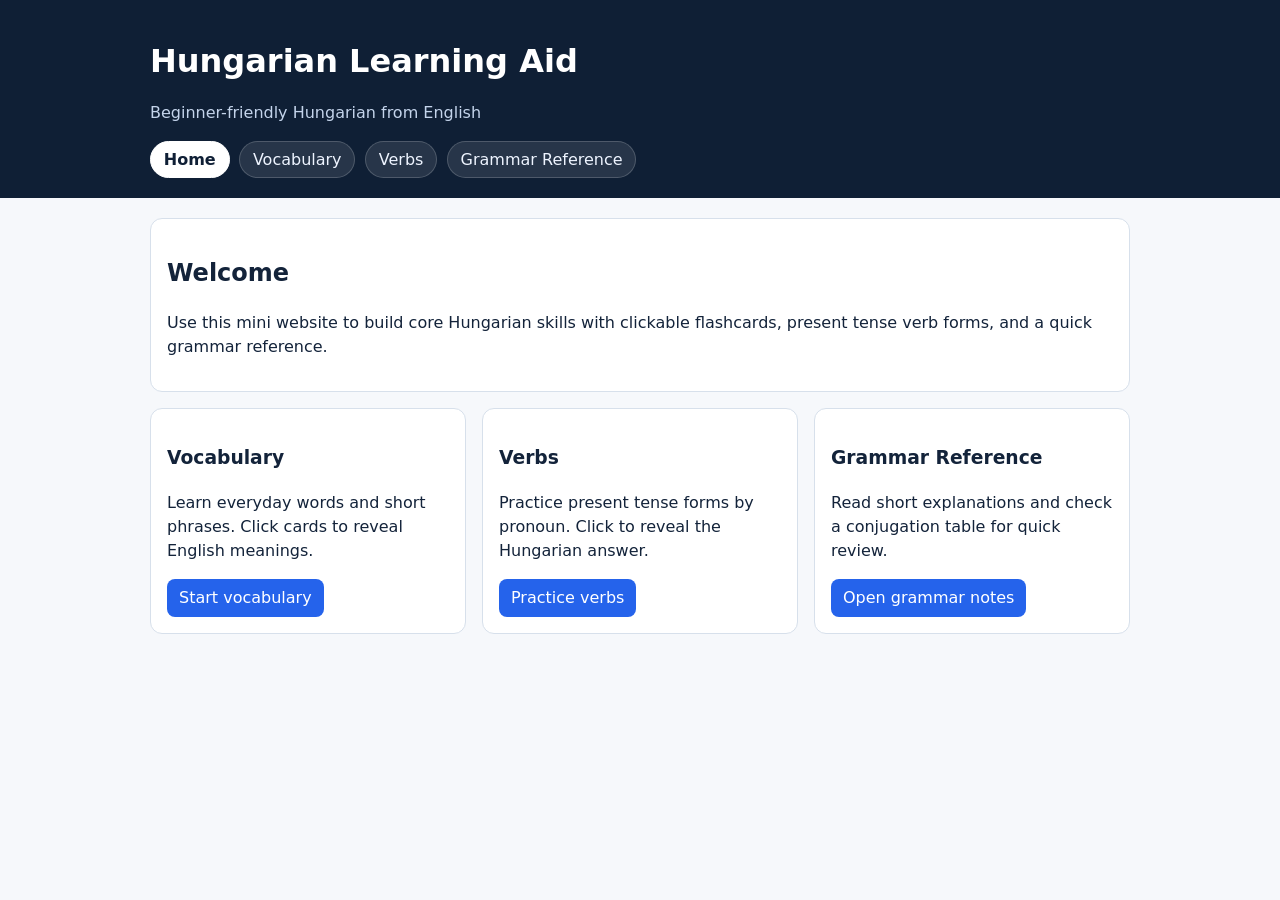
==== index.html @ 7b9c530c "Build static Hungarian learning MVP web app" ====
<!doctype html>
<html lang="en">
  <head>
    <meta charset="UTF-8" />
    <meta name="viewport" content="width=device-width, initial-scale=1.0" />
    <title>Hungarian Learning Aid</title>
    <link rel="stylesheet" href="styles.css" />
  </head>
  <body>
    <header class="site-header">
      <div class="container">
        <h1>Hungarian Learning Aid</h1>
        <p class="subtitle">Beginner-friendly Hungarian from English</p>
        <nav aria-label="Main navigation">
          <ul class="nav-list">
            <li><a href="index.html" aria-current="page">Home</a></li>
            <li><a href="vocabulary.html">Vocabulary</a></li>
            <li><a href="verbs.html">Verbs</a></li>
            <li><a href="grammar.html">Grammar Reference</a></li>
          </ul>
        </nav>
      </div>
    </header>

    <main class="container">
      <section class="panel">
        <h2>Welcome</h2>
        <p>
          Use this mini website to build core Hungarian skills with clickable flashcards,
          present tense verb forms, and a quick grammar reference.
        </p>
      </section>

      <section class="grid two-up" aria-label="Study sections">
        <article class="panel">
          <h3>Vocabulary</h3>
          <p>Learn everyday words and short phrases. Click cards to reveal English meanings.</p>
          <a class="button-link" href="vocabulary.html">Start vocabulary</a>
        </article>

        <article class="panel">
          <h3>Verbs</h3>
          <p>Practice present tense forms by pronoun. Click to reveal the Hungarian answer.</p>
          <a class="button-link" href="verbs.html">Practice verbs</a>
        </article>

        <article class="panel">
          <h3>Grammar Reference</h3>
          <p>Read short explanations and check a conjugation table for quick review.</p>
          <a class="button-link" href="grammar.html">Open grammar notes</a>
        </article>
      </section>
    </main>
  </body>
</html>
---- styles.css ----
:root {
  color-scheme: light;
  --bg: #f6f8fb;
  --panel: #ffffff;
  --text: #13233a;
  --muted: #4b5d78;
  --accent: #2563eb;
  --border: #d7e0eb;
}

* { box-sizing: border-box; }
body {
  margin: 0;
  font-family: Inter, system-ui, -apple-system, Segoe UI, Roboto, Helvetica, Arial, sans-serif;
  line-height: 1.5;
  color: var(--text);
  background: var(--bg);
}

.container {
  width: min(980px, 92vw);
  margin-inline: auto;
}

.site-header {
  background: #0f1f35;
  color: #fff;
  padding: 1rem 0 1.25rem;
  margin-bottom: 1.25rem;
}
.subtitle { color: #c4d4eb; margin-top: -0.35rem; }

.nav-list {
  list-style: none;
  padding: 0;
  margin: 1rem 0 0;
  display: flex;
  flex-wrap: wrap;
  gap: 0.6rem;
}

.nav-list a {
  color: #eef4ff;
  text-decoration: none;
  background: rgba(255,255,255,.1);
  border: 1px solid rgba(255,255,255,.18);
  border-radius: 999px;
  padding: .35rem .8rem;
  display: inline-block;
}

.nav-list a[aria-current="page"] {
  background: #fff;
  color: #0f1f35;
  border-color: #fff;
  font-weight: 600;
}

.panel {
  background: var(--panel);
  border: 1px solid var(--border);
  border-radius: 12px;
  padding: 1rem;
  margin-bottom: 1rem;
}

.grid { display: grid; gap: 1rem; }
.two-up { grid-template-columns: repeat(auto-fit, minmax(220px, 1fr)); }
.cards { grid-template-columns: repeat(auto-fit, minmax(190px, 1fr)); }

.card-button {
  width: 100%;
  text-align: left;
  background: var(--panel);
  border: 1px solid var(--border);
  border-radius: 12px;
  padding: .85rem;
  color: inherit;
  cursor: pointer;
  transition: transform .08s ease, border-color .15s ease;
}
.card-button:hover,
.card-button:focus-visible {
  transform: translateY(-1px);
  border-color: var(--accent);
  outline: none;
}

.prompt { font-weight: 700; margin-bottom: .45rem; }
.answer {
  color: #0b7a3f;
  font-weight: 600;
  margin-top: .45rem;
}
.hidden { display: none; }
.meta, .hint { color: var(--muted); }

.button-link {
  display: inline-block;
  text-decoration: none;
  color: #fff;
  background: var(--accent);
  border-radius: 8px;
  padding: .45rem .75rem;
}

.table-wrap { overflow-x: auto; }
.table {
  width: 100%;
  border-collapse: collapse;
}
.table th, .table td {
  border: 1px solid var(--border);
  padding: .5rem .55rem;
  text-align: left;
}
.table th { background: #eef3fb; }
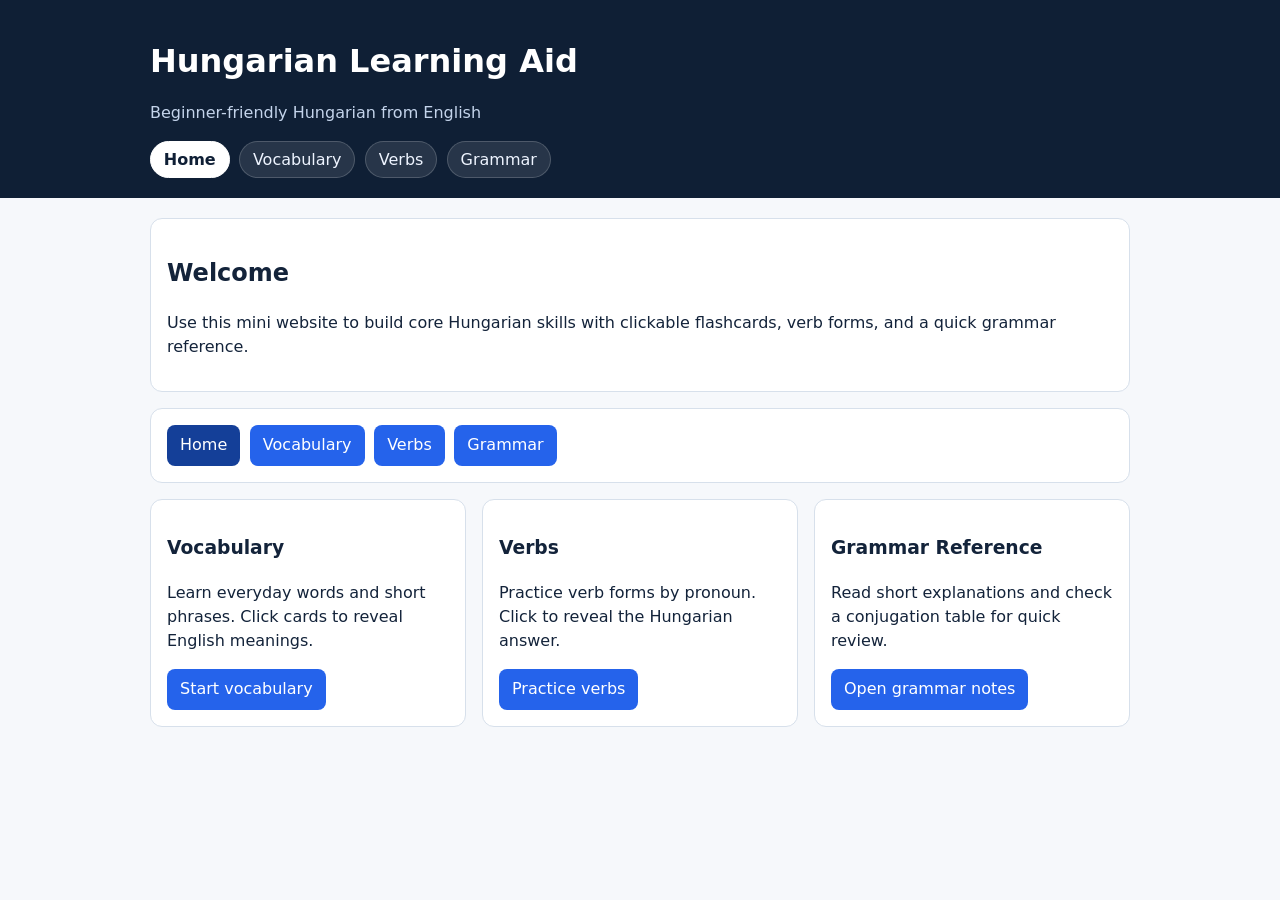
==== commit eb8271a8: "Add study filters and clearer cross-page navigation" ====
--- a/index.html
+++ b/index.html
@@ -16,7 +16,7 @@
             <li><a href="index.html" aria-current="page">Home</a></li>
             <li><a href="vocabulary.html">Vocabulary</a></li>
             <li><a href="verbs.html">Verbs</a></li>
-            <li><a href="grammar.html">Grammar Reference</a></li>
+            <li><a href="grammar.html">Grammar</a></li>
           </ul>
         </nav>
       </div>
@@ -27,8 +27,15 @@
         <h2>Welcome</h2>
         <p>
           Use this mini website to build core Hungarian skills with clickable flashcards,
-          present tense verb forms, and a quick grammar reference.
+          verb forms, and a quick grammar reference.
         </p>
+      </section>
+
+      <section class="panel study-nav" aria-label="Study sections">
+        <a class="button-link" href="index.html" aria-current="page">Home</a>
+        <a class="button-link" href="vocabulary.html">Vocabulary</a>
+        <a class="button-link" href="verbs.html">Verbs</a>
+        <a class="button-link" href="grammar.html">Grammar</a>
       </section>
 
       <section class="grid two-up" aria-label="Study sections">
@@ -40,7 +47,7 @@
 
         <article class="panel">
           <h3>Verbs</h3>
-          <p>Practice present tense forms by pronoun. Click to reveal the Hungarian answer.</p>
+          <p>Practice verb forms by pronoun. Click to reveal the Hungarian answer.</p>
           <a class="button-link" href="verbs.html">Practice verbs</a>
         </article>
 
--- a/styles.css
+++ b/styles.css
@@ -68,6 +68,12 @@
 .two-up { grid-template-columns: repeat(auto-fit, minmax(220px, 1fr)); }
 .cards { grid-template-columns: repeat(auto-fit, minmax(190px, 1fr)); }
 
+.study-nav {
+  display: flex;
+  flex-wrap: wrap;
+  gap: 0.6rem;
+}
+
 .card-button {
   width: 100%;
   text-align: left;
@@ -102,6 +108,32 @@
   background: var(--accent);
   border-radius: 8px;
   padding: .45rem .75rem;
+  border: 1px solid transparent;
+}
+
+.button-link[aria-current="page"] {
+  background: #143f98;
+}
+
+.filters {
+  display: grid;
+  grid-template-columns: repeat(auto-fit, minmax(160px, 1fr));
+  gap: 0.75rem;
+  margin-bottom: 0.5rem;
+}
+
+.filters label {
+  display: grid;
+  gap: 0.3rem;
+  font-size: 0.95rem;
+}
+
+.filters select {
+  width: 100%;
+  padding: 0.45rem;
+  border: 1px solid var(--border);
+  border-radius: 8px;
+  background: #fff;
 }
 
 .table-wrap { overflow-x: auto; }
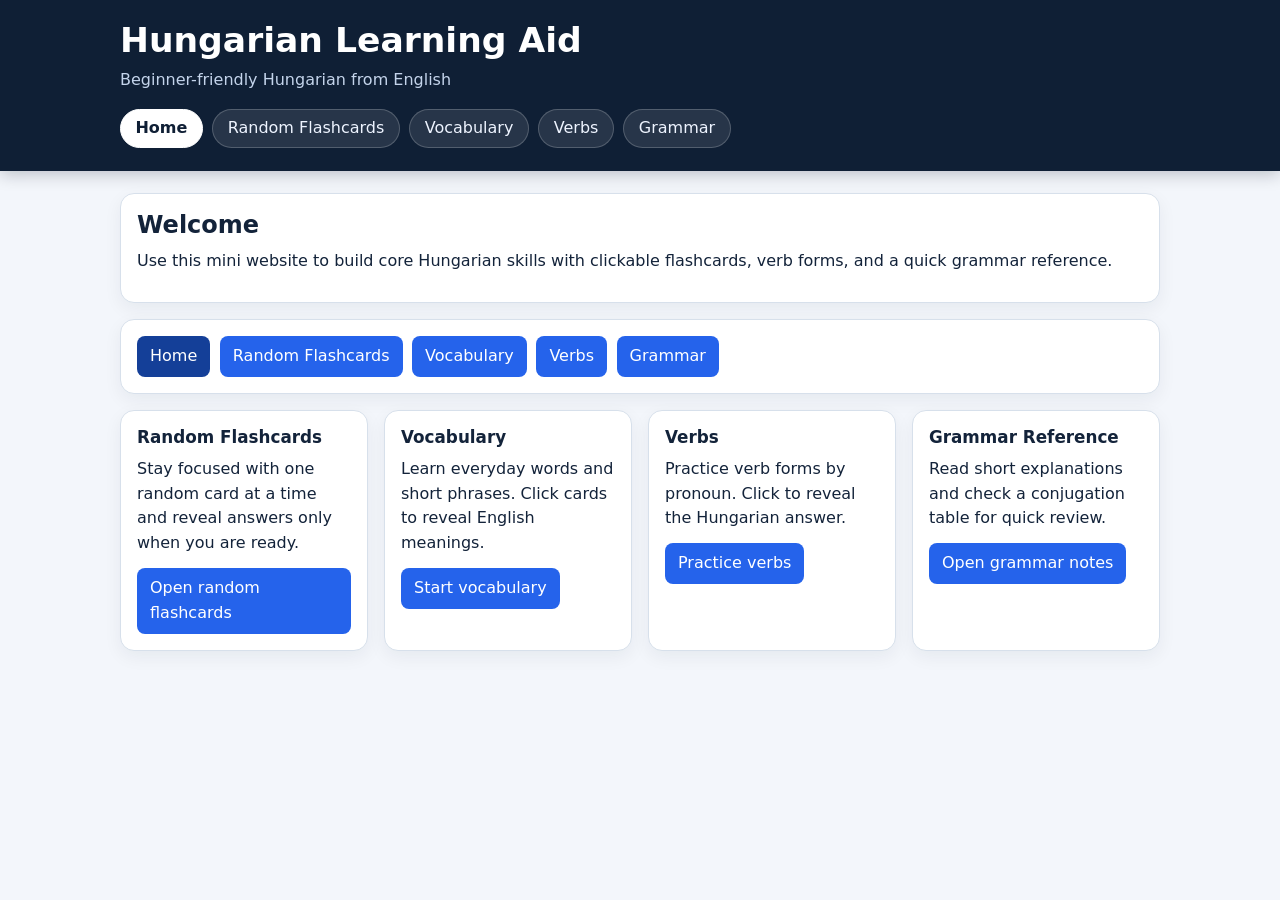
==== commit 71568c87: "Add random flashcards page with reveal and next controls" ====
--- a/index.html
+++ b/index.html
@@ -14,6 +14,7 @@
         <nav aria-label="Main navigation">
           <ul class="nav-list">
             <li><a href="index.html" aria-current="page">Home</a></li>
+            <li><a href="random-flashcards.html">Random Flashcards</a></li>
             <li><a href="vocabulary.html">Vocabulary</a></li>
             <li><a href="verbs.html">Verbs</a></li>
             <li><a href="grammar.html">Grammar</a></li>
@@ -33,12 +34,19 @@
 
       <section class="panel study-nav" aria-label="Study sections">
         <a class="button-link" href="index.html" aria-current="page">Home</a>
+        <a class="button-link" href="random-flashcards.html">Random Flashcards</a>
         <a class="button-link" href="vocabulary.html">Vocabulary</a>
         <a class="button-link" href="verbs.html">Verbs</a>
         <a class="button-link" href="grammar.html">Grammar</a>
       </section>
 
       <section class="grid two-up" aria-label="Study sections">
+        <article class="panel">
+          <h3>Random Flashcards</h3>
+          <p>Stay focused with one random card at a time and reveal answers only when you are ready.</p>
+          <a class="button-link" href="random-flashcards.html">Open random flashcards</a>
+        </article>
+
         <article class="panel">
           <h3>Vocabulary</h3>
           <p>Learn everyday words and short phrases. Click cards to reveal English meanings.</p>
--- a/styles.css
+++ b/styles.css
@@ -1,34 +1,72 @@
 :root {
   color-scheme: light;
-  --bg: #f6f8fb;
+  --bg: #f3f6fb;
   --panel: #ffffff;
+  --panel-soft: #f8fbff;
   --text: #13233a;
-  --muted: #4b5d78;
+  --muted: #4f617c;
   --accent: #2563eb;
+  --accent-strong: #1d4ed8;
   --border: #d7e0eb;
+  --success: #0b7a3f;
+  --shadow-soft: 0 6px 18px rgba(15, 31, 53, 0.06);
 }
 
 * { box-sizing: border-box; }
+
 body {
   margin: 0;
   font-family: Inter, system-ui, -apple-system, Segoe UI, Roboto, Helvetica, Arial, sans-serif;
-  line-height: 1.5;
+  line-height: 1.55;
   color: var(--text);
   background: var(--bg);
 }
 
+h1,
+h2,
+h3 {
+  line-height: 1.25;
+  margin: 0 0 0.55rem;
+}
+
+h1 {
+  font-size: clamp(1.55rem, 1.2rem + 1.2vw, 2.2rem);
+}
+
+h2 {
+  font-size: clamp(1.2rem, 1.05rem + 0.65vw, 1.5rem);
+}
+
+h3 {
+  font-size: 1.05rem;
+}
+
+p {
+  margin: 0 0 0.75rem;
+}
+
 .container {
-  width: min(980px, 92vw);
+  width: min(1040px, 92vw);
   margin-inline: auto;
 }
 
 .site-header {
   background: #0f1f35;
   color: #fff;
-  padding: 1rem 0 1.25rem;
-  margin-bottom: 1.25rem;
-}
-.subtitle { color: #c4d4eb; margin-top: -0.35rem; }
+  padding: 1.2rem 0 1.4rem;
+  margin-bottom: 1.4rem;
+  box-shadow: 0 3px 16px rgba(6, 15, 30, 0.24);
+}
+
+.subtitle {
+  color: #c4d4eb;
+  margin-top: -0.2rem;
+  margin-bottom: 0;
+}
+
+main.container {
+  padding-bottom: 1.25rem;
+}
 
 .nav-list {
   list-style: none;
@@ -42,11 +80,19 @@
 .nav-list a {
   color: #eef4ff;
   text-decoration: none;
-  background: rgba(255,255,255,.1);
-  border: 1px solid rgba(255,255,255,.18);
+  background: rgba(255, 255, 255, 0.1);
+  border: 1px solid rgba(255, 255, 255, 0.2);
   border-radius: 999px;
-  padding: .35rem .8rem;
+  padding: 0.4rem 0.9rem;
   display: inline-block;
+  transition: background 0.15s ease, border-color 0.15s ease;
+}
+
+.nav-list a:hover,
+.nav-list a:focus-visible {
+  background: rgba(255, 255, 255, 0.18);
+  border-color: rgba(255, 255, 255, 0.32);
+  outline: none;
 }
 
 .nav-list a[aria-current="page"] {
@@ -59,19 +105,31 @@
 .panel {
   background: var(--panel);
   border: 1px solid var(--border);
-  border-radius: 12px;
+  border-radius: 14px;
   padding: 1rem;
   margin-bottom: 1rem;
+  box-shadow: var(--shadow-soft);
 }
 
 .grid { display: grid; gap: 1rem; }
-.two-up { grid-template-columns: repeat(auto-fit, minmax(220px, 1fr)); }
-.cards { grid-template-columns: repeat(auto-fit, minmax(190px, 1fr)); }
+
+.two-up {
+  grid-template-columns: repeat(auto-fit, minmax(240px, 1fr));
+}
+
+.cards {
+  grid-template-columns: repeat(auto-fit, minmax(230px, 1fr));
+}
+
+.cards:empty {
+  display: block;
+}
 
 .study-nav {
   display: flex;
   flex-wrap: wrap;
   gap: 0.6rem;
+  align-items: center;
 }
 
 .card-button {
@@ -80,26 +138,51 @@
   background: var(--panel);
   border: 1px solid var(--border);
   border-radius: 12px;
-  padding: .85rem;
+  padding: 0.9rem;
   color: inherit;
   cursor: pointer;
-  transition: transform .08s ease, border-color .15s ease;
-}
+  transition: transform 0.08s ease, border-color 0.15s ease, box-shadow 0.15s ease, background 0.15s ease;
+  min-height: 138px;
+  display: flex;
+  flex-direction: column;
+  justify-content: flex-start;
+  gap: 0.25rem;
+}
+
 .card-button:hover,
 .card-button:focus-visible {
   transform: translateY(-1px);
   border-color: var(--accent);
+  box-shadow: 0 7px 16px rgba(37, 99, 235, 0.16);
   outline: none;
 }
 
-.prompt { font-weight: 700; margin-bottom: .45rem; }
+.card-button[aria-expanded="true"] {
+  background: var(--panel-soft);
+  border-color: #a6c6ff;
+}
+
+.prompt {
+  font-weight: 700;
+  margin-bottom: 0.3rem;
+}
+
 .answer {
-  color: #0b7a3f;
-  font-weight: 600;
-  margin-top: .45rem;
-}
+  color: var(--success);
+  font-weight: 700;
+  margin-top: 0.45rem;
+  padding-top: 0.45rem;
+  border-top: 1px dashed #c5d8f8;
+}
+
 .hidden { display: none; }
-.meta, .hint { color: var(--muted); }
+
+.meta,
+.hint,
+.card-meta {
+  color: var(--muted);
+  font-size: 0.95rem;
+}
 
 .button-link {
   display: inline-block;
@@ -107,8 +190,17 @@
   color: #fff;
   background: var(--accent);
   border-radius: 8px;
-  padding: .45rem .75rem;
+  padding: 0.45rem 0.75rem;
   border: 1px solid transparent;
+  font: inherit;
+  transition: background 0.15s ease, transform 0.08s ease;
+}
+
+.button-link:hover,
+.button-link:focus-visible {
+  background: var(--accent-strong);
+  transform: translateY(-1px);
+  outline: none;
 }
 
 .button-link[aria-current="page"] {
@@ -117,7 +209,7 @@
 
 .filters {
   display: grid;
-  grid-template-columns: repeat(auto-fit, minmax(160px, 1fr));
+  grid-template-columns: repeat(auto-fit, minmax(220px, 1fr));
   gap: 0.75rem;
   margin-bottom: 0.5rem;
 }
@@ -126,14 +218,70 @@
   display: grid;
   gap: 0.3rem;
   font-size: 0.95rem;
+  font-weight: 600;
 }
 
 .filters select {
   width: 100%;
-  padding: 0.45rem;
+  padding: 0.5rem;
   border: 1px solid var(--border);
   border-radius: 8px;
   background: #fff;
+  color: var(--text);
+}
+
+.filters select:focus-visible {
+  outline: 2px solid #b7ceff;
+  border-color: var(--accent);
+}
+
+.tense-controls {
+  margin-bottom: 0.5rem;
+}
+
+.tense-controls-label {
+  display: block;
+  font-size: 0.95rem;
+  font-weight: 600;
+  margin-bottom: 0.4rem;
+}
+
+.tense-toggle-group {
+  display: flex;
+  flex-wrap: wrap;
+  gap: 0.5rem;
+}
+
+.tense-toggle {
+  border: 1px solid var(--border);
+  border-radius: 999px;
+  background: #fff;
+  color: var(--text);
+  padding: 0.4rem 0.8rem;
+  font: inherit;
+  cursor: pointer;
+  transition: border-color 0.15s ease, background 0.15s ease, color 0.15s ease;
+}
+
+.tense-toggle:hover,
+.tense-toggle:focus-visible {
+  border-color: var(--accent);
+  outline: none;
+}
+
+.tense-toggle[aria-pressed="true"] {
+  background: var(--accent);
+  border-color: var(--accent);
+  color: #fff;
+  font-weight: 600;
+}
+
+.empty-state {
+  background: #f8fbff;
+  border: 1px dashed #bfd2ef;
+  color: #2a4467;
+  border-radius: 12px;
+  padding: 1rem;
 }
 
 .table-wrap { overflow-x: auto; }
@@ -141,9 +289,156 @@
   width: 100%;
   border-collapse: collapse;
 }
-.table th, .table td {
-  border: 1px solid var(--border);
-  padding: .5rem .55rem;
+
+.table th,
+.table td {
+  border: 1px solid var(--border);
+  padding: 0.5rem 0.55rem;
   text-align: left;
 }
+
 .table th { background: #eef3fb; }
+
+.quiz-card {
+  border: 1px solid var(--border);
+  border-radius: 12px;
+  padding: 0.9rem;
+  background: #fbfdff;
+  margin-bottom: 0.75rem;
+}
+
+.quiz-actions {
+  display: flex;
+  flex-wrap: wrap;
+  gap: 0.5rem;
+}
+
+.quiz-actions .button-link {
+  cursor: pointer;
+}
+
+
+.random-flashcard-panel {
+  max-width: 760px;
+  margin-inline: auto;
+}
+
+.random-flashcard-card {
+  border: 1px solid var(--border);
+  border-radius: 14px;
+  padding: clamp(1rem, 2.5vw, 1.6rem);
+  background: #fbfdff;
+  min-height: 240px;
+  display: grid;
+  align-content: center;
+  gap: 0.85rem;
+  cursor: pointer;
+}
+
+.random-flashcard-type {
+  margin: 0;
+  color: var(--muted);
+  font-size: 0.95rem;
+  font-weight: 600;
+}
+
+.random-flashcard-prompt {
+  margin: 0;
+  font-size: clamp(1.45rem, 3.9vw, 2.25rem);
+  font-weight: 700;
+  line-height: 1.25;
+}
+
+.random-flashcard-answer {
+  margin: 0;
+  color: var(--success);
+  font-size: clamp(1.2rem, 3.3vw, 1.6rem);
+  font-weight: 700;
+  padding-top: 0.8rem;
+  border-top: 1px dashed #c5d8f8;
+}
+
+.random-flashcard-actions {
+  margin-top: 0.8rem;
+}
+.quiz-actions .button-link:disabled {
+  background: #90a3c6;
+  cursor: not-allowed;
+  transform: none;
+}
+
+.grammar-section h2 {
+  margin-bottom: 0.5rem;
+}
+
+.grammar-section h3 {
+  margin-top: 1rem;
+  margin-bottom: 0.5rem;
+}
+
+.table-block + .table-block {
+  margin-top: 0.75rem;
+}
+
+.examples-grid {
+  display: grid;
+  grid-template-columns: repeat(auto-fit, minmax(220px, 1fr));
+  gap: 0.75rem;
+  margin-top: 0.75rem;
+}
+
+.example-card {
+  border: 1px solid var(--border);
+  border-radius: 10px;
+  background: #fbfdff;
+  padding: 0.75rem;
+}
+
+.example-card p {
+  margin: 0 0 0.35rem;
+}
+
+.example-card p:last-child {
+  margin-bottom: 0;
+}
+
+@media (max-width: 680px) {
+  .site-header {
+    padding: 1rem 0 1.2rem;
+  }
+
+  .nav-list {
+    gap: 0.45rem;
+  }
+
+  .nav-list a,
+  .button-link {
+    padding: 0.42rem 0.68rem;
+  }
+
+  .panel {
+    padding: 0.85rem;
+    border-radius: 12px;
+  }
+
+  .cards {
+    grid-template-columns: 1fr;
+  }
+
+  .card-button {
+    min-height: 0;
+  }
+
+  .quiz-actions .button-link {
+    flex: 1 1 140px;
+    text-align: center;
+  }
+
+  .random-flashcard-card {
+    min-height: 220px;
+  }
+
+  .random-flashcard-actions .button-link {
+    flex: 1 1 100%;
+  }
+}
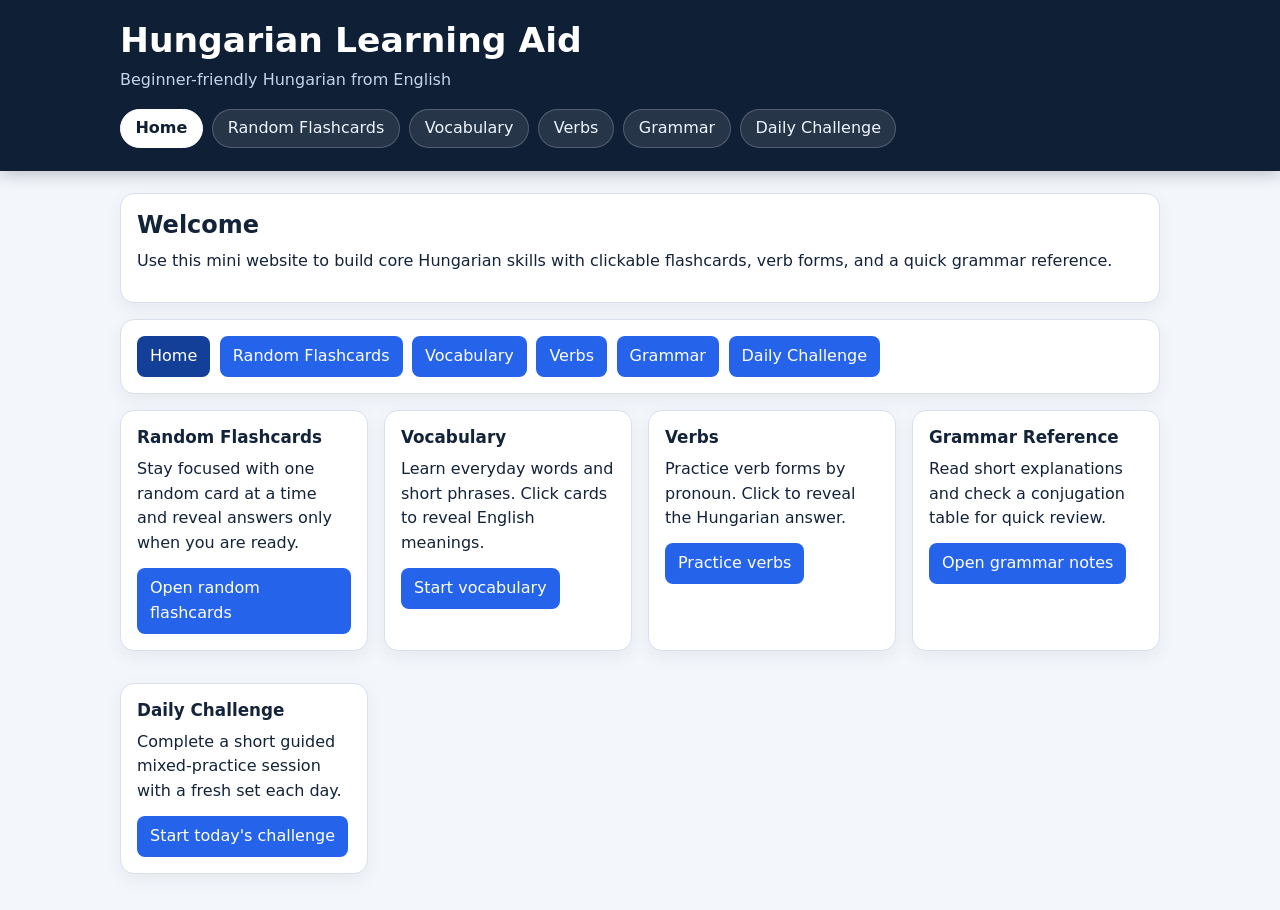
==== commit 3387e691: "Add stable local-first Daily Challenge page" ====
--- a/index.html
+++ b/index.html
@@ -18,6 +18,7 @@
             <li><a href="vocabulary.html">Vocabulary</a></li>
             <li><a href="verbs.html">Verbs</a></li>
             <li><a href="grammar.html">Grammar</a></li>
+            <li><a href="daily-challenge.html">Daily Challenge</a></li>
           </ul>
         </nav>
       </div>
@@ -38,6 +39,7 @@
         <a class="button-link" href="vocabulary.html">Vocabulary</a>
         <a class="button-link" href="verbs.html">Verbs</a>
         <a class="button-link" href="grammar.html">Grammar</a>
+        <a class="button-link" href="daily-challenge.html">Daily Challenge</a>
       </section>
 
       <section class="grid two-up" aria-label="Study sections">
@@ -64,6 +66,12 @@
           <p>Read short explanations and check a conjugation table for quick review.</p>
           <a class="button-link" href="grammar.html">Open grammar notes</a>
         </article>
+
+        <article class="panel">
+          <h3>Daily Challenge</h3>
+          <p>Complete a short guided mixed-practice session with a fresh set each day.</p>
+          <a class="button-link" href="daily-challenge.html">Start today's challenge</a>
+        </article>
       </section>
     </main>
   </body>
--- a/styles.css
+++ b/styles.css
@@ -318,6 +318,16 @@
 }
 
 
+
+.random-flashcard-filters {
+  align-items: end;
+}
+
+.random-flashcard-filters .button-link {
+  width: fit-content;
+  min-height: 2.35rem;
+}
+
 .random-flashcard-panel {
   max-width: 760px;
   margin-inline: auto;
@@ -361,6 +371,28 @@
 .random-flashcard-actions {
   margin-top: 0.8rem;
 }
+
+.random-flashcard-summary {
+  margin-top: 0.9rem;
+  border: 1px solid var(--border);
+  border-radius: 12px;
+  padding: 0.85rem;
+  background: #fbfdff;
+}
+
+.random-flashcard-summary ul {
+  margin: 0 0 0.6rem;
+  padding-left: 1.1rem;
+}
+
+.random-flashcard-summary li {
+  margin-bottom: 0.35rem;
+}
+
+.random-flashcard-summary li:last-child {
+  margin-bottom: 0;
+}
+
 .quiz-actions .button-link:disabled {
   background: #90a3c6;
   cursor: not-allowed;
@@ -442,3 +474,38 @@
     flex: 1 1 100%;
   }
 }
+
+.daily-header {
+  display: grid;
+  gap: 0.35rem;
+}
+
+.daily-progress-wrap {
+  display: grid;
+  gap: 0.3rem;
+  margin-top: 0.3rem;
+}
+
+#daily-progress {
+  width: 100%;
+  height: 0.9rem;
+}
+
+.daily-answer-input {
+  display: grid;
+  gap: 0.3rem;
+  margin: 0.6rem 0;
+  font-weight: 600;
+}
+
+.daily-answer-input input {
+  border: 1px solid var(--border);
+  border-radius: 8px;
+  padding: 0.55rem 0.65rem;
+  font: inherit;
+}
+
+.daily-answer-input input:focus-visible {
+  outline: 2px solid #b7ceff;
+  border-color: var(--accent);
+}
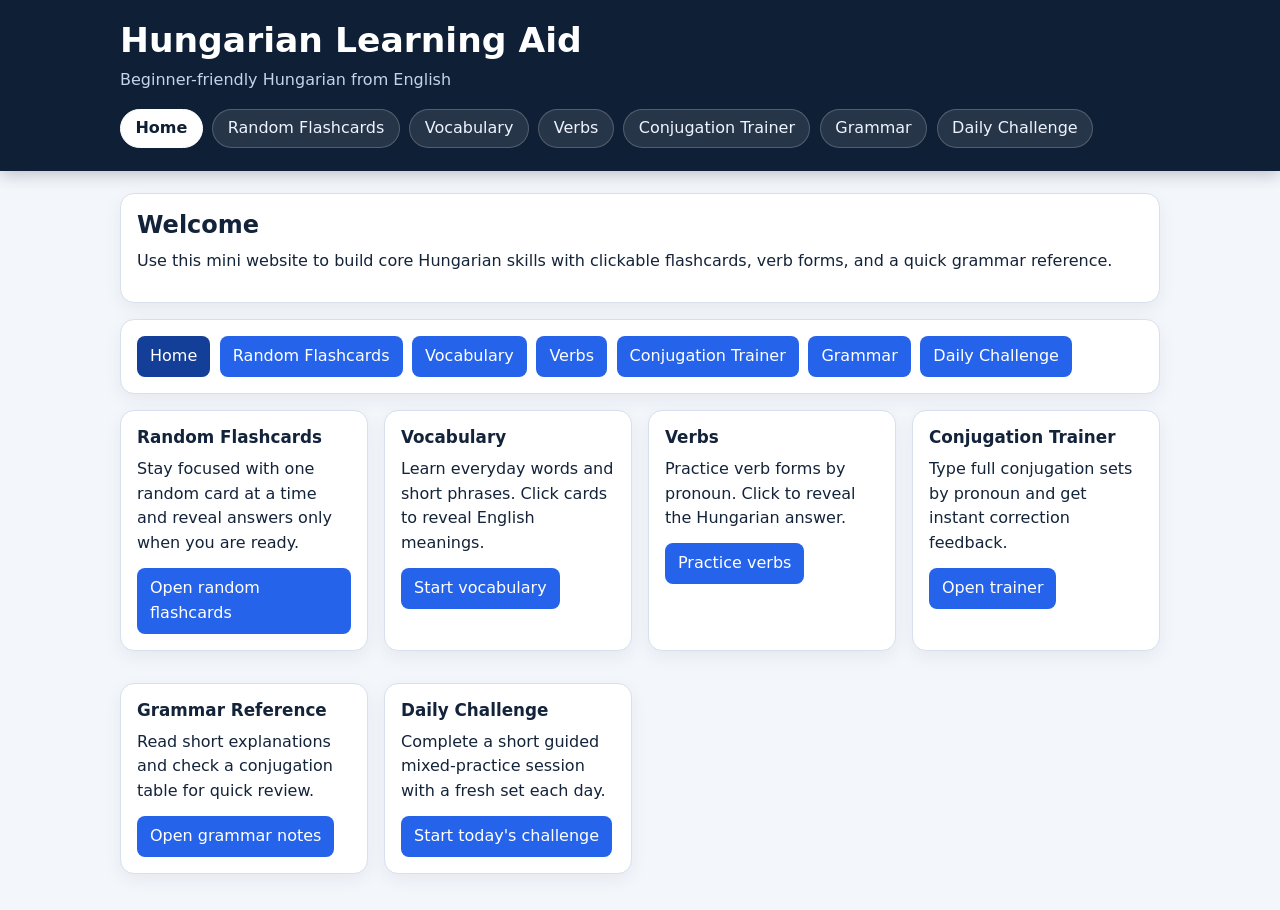
==== commit eeaa35ee: "Add dedicated conjugation trainer page" ====
--- a/index.html
+++ b/index.html
@@ -17,6 +17,7 @@
             <li><a href="random-flashcards.html">Random Flashcards</a></li>
             <li><a href="vocabulary.html">Vocabulary</a></li>
             <li><a href="verbs.html">Verbs</a></li>
+            <li><a href="conjugation-trainer.html">Conjugation Trainer</a></li>
             <li><a href="grammar.html">Grammar</a></li>
             <li><a href="daily-challenge.html">Daily Challenge</a></li>
           </ul>
@@ -38,6 +39,7 @@
         <a class="button-link" href="random-flashcards.html">Random Flashcards</a>
         <a class="button-link" href="vocabulary.html">Vocabulary</a>
         <a class="button-link" href="verbs.html">Verbs</a>
+        <a class="button-link" href="conjugation-trainer.html">Conjugation Trainer</a>
         <a class="button-link" href="grammar.html">Grammar</a>
         <a class="button-link" href="daily-challenge.html">Daily Challenge</a>
       </section>
@@ -62,6 +64,12 @@
         </article>
 
         <article class="panel">
+          <h3>Conjugation Trainer</h3>
+          <p>Type full conjugation sets by pronoun and get instant correction feedback.</p>
+          <a class="button-link" href="conjugation-trainer.html">Open trainer</a>
+        </article>
+
+        <article class="panel">
           <h3>Grammar Reference</h3>
           <p>Read short explanations and check a conjugation table for quick review.</p>
           <a class="button-link" href="grammar.html">Open grammar notes</a>
--- a/styles.css
+++ b/styles.css
@@ -509,3 +509,30 @@
   outline: 2px solid #b7ceff;
   border-color: var(--accent);
 }
+
+.trainer-table input {
+  width: 100%;
+  border: 1px solid var(--border);
+  border-radius: 8px;
+  padding: 0.45rem 0.55rem;
+  font: inherit;
+}
+
+.trainer-table input:focus-visible {
+  outline: 2px solid #b7ceff;
+  border-color: var(--accent);
+}
+
+.trainer-table .is-correct {
+  border-color: #66b98c;
+  background: #f2fff8;
+}
+
+.trainer-table .is-incorrect {
+  border-color: #d27a7a;
+  background: #fff6f6;
+}
+
+.trainer-actions {
+  margin-top: 0.8rem;
+}
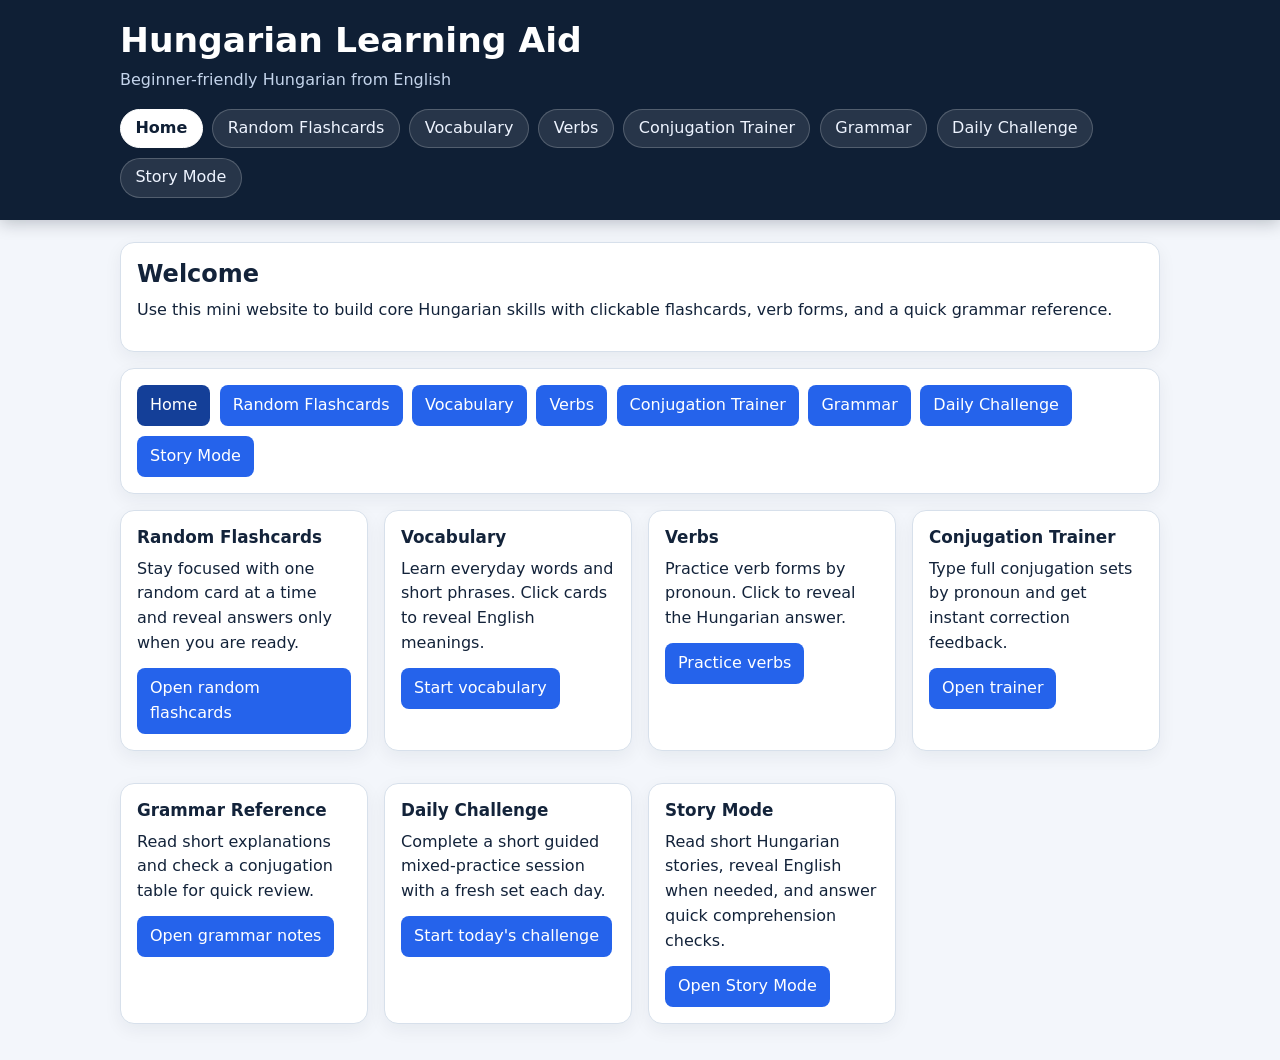
==== commit 99fb8069: "Add Story Mode page with local stories and comprehension checks" ====
--- a/index.html
+++ b/index.html
@@ -20,6 +20,7 @@
             <li><a href="conjugation-trainer.html">Conjugation Trainer</a></li>
             <li><a href="grammar.html">Grammar</a></li>
             <li><a href="daily-challenge.html">Daily Challenge</a></li>
+            <li><a href="story-mode.html">Story Mode</a></li>
           </ul>
         </nav>
       </div>
@@ -42,6 +43,7 @@
         <a class="button-link" href="conjugation-trainer.html">Conjugation Trainer</a>
         <a class="button-link" href="grammar.html">Grammar</a>
         <a class="button-link" href="daily-challenge.html">Daily Challenge</a>
+        <a class="button-link" href="story-mode.html">Story Mode</a>
       </section>
 
       <section class="grid two-up" aria-label="Study sections">
@@ -80,6 +82,11 @@
           <p>Complete a short guided mixed-practice session with a fresh set each day.</p>
           <a class="button-link" href="daily-challenge.html">Start today's challenge</a>
         </article>
+        <article class="panel">
+          <h3>Story Mode</h3>
+          <p>Read short Hungarian stories, reveal English when needed, and answer quick comprehension checks.</p>
+          <a class="button-link" href="story-mode.html">Open Story Mode</a>
+        </article>
       </section>
     </main>
   </body>
--- a/styles.css
+++ b/styles.css
@@ -536,3 +536,108 @@
 .trainer-actions {
   margin-top: 0.8rem;
 }
+
+.story-list {
+  display: grid;
+  grid-template-columns: repeat(auto-fit, minmax(220px, 1fr));
+  gap: 0.65rem;
+}
+
+.story-list-item {
+  border: 1px solid var(--border);
+  border-radius: 10px;
+  background: #fff;
+  padding: 0.7rem 0.8rem;
+  text-align: left;
+  color: var(--text);
+  display: grid;
+  gap: 0.2rem;
+  cursor: pointer;
+}
+
+.story-list-item span {
+  color: var(--muted);
+  font-size: 0.9rem;
+}
+
+.story-list-item[aria-pressed="true"] {
+  border-color: #98bcff;
+  background: #f4f8ff;
+}
+
+.story-reading,
+.story-questions-wrap {
+  margin-top: 1rem;
+}
+
+.story-text {
+  font-size: 1.05rem;
+  line-height: 1.8;
+}
+
+.translation-panel {
+  margin-top: 0.9rem;
+  border: 1px solid var(--border);
+  border-radius: 10px;
+  padding: 0.7rem 0.8rem;
+  background: #fbfdff;
+}
+
+.translation-panel summary {
+  cursor: pointer;
+  font-weight: 600;
+}
+
+.story-questions {
+  display: grid;
+  gap: 0.7rem;
+}
+
+.story-question {
+  border: 1px solid var(--border);
+  border-radius: 10px;
+  padding: 0.75rem;
+  background: #fcfdff;
+}
+
+.story-question h4 {
+  margin-bottom: 0.55rem;
+}
+
+.question-options {
+  display: grid;
+  gap: 0.4rem;
+  margin-bottom: 0.55rem;
+}
+
+.inline-options {
+  grid-template-columns: repeat(2, minmax(90px, 140px));
+}
+
+.story-input {
+  width: min(360px, 100%);
+  margin-bottom: 0.55rem;
+  border: 1px solid var(--border);
+  border-radius: 8px;
+  padding: 0.5rem;
+  font: inherit;
+}
+
+.question-feedback {
+  margin-top: 0.55rem;
+  font-weight: 600;
+}
+
+.question-feedback.correct {
+  color: var(--success);
+}
+
+.question-feedback.incorrect {
+  color: #8e1f1f;
+}
+
+.match-list {
+  margin: 0;
+  padding-left: 1.1rem;
+  color: var(--muted);
+}
